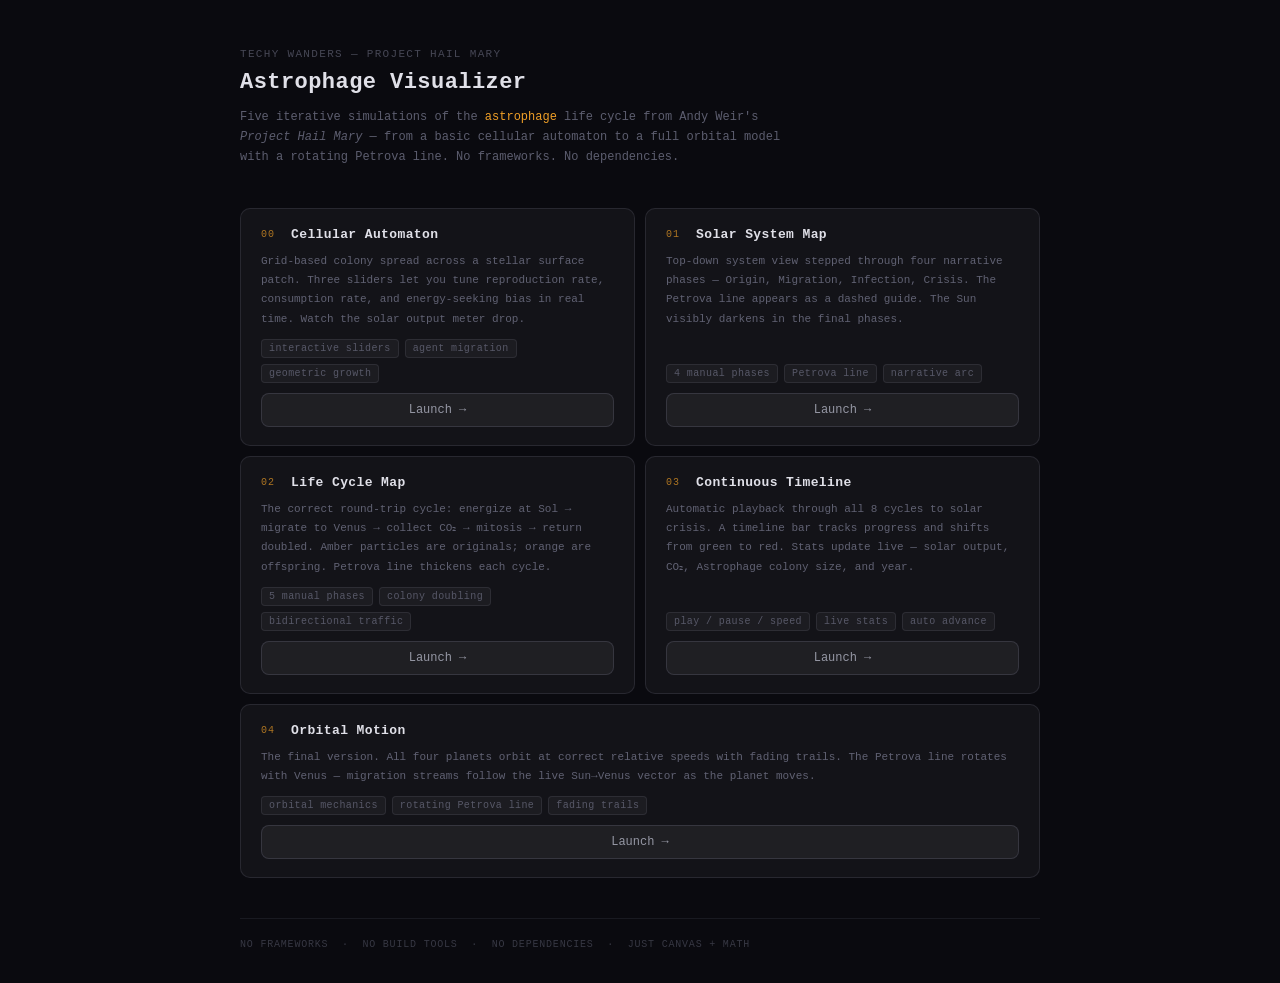
==== index.html @ 50bcc03c "add landing page and minor other changes" ====
<!DOCTYPE html>
<html lang="en">
<head>
  <meta charset="UTF-8">
  <meta name="viewport" content="width=device-width, initial-scale=1.0">
  <title>Astrophage Visualizer — Project Hail Mary</title>
  <link rel="stylesheet" href="astrophage.css">
  <style>
    body { align-items: flex-start; padding-top: 3rem; }

    .hero {
      margin-bottom: 2.5rem;
    }
    .hero h1 {
      font-size: 11px;
      color: rgba(160,162,190,.4);
      letter-spacing: .12em;
      margin-bottom: .6rem;
      font-weight: 400;
    }
    .hero-title {
      font-family: monospace;
      font-size: 22px;
      font-weight: 600;
      color: #e0e0e8;
      margin-bottom: .75rem;
      letter-spacing: .02em;
    }
    .hero-sub {
      font-size: 12px;
      color: rgba(160,162,190,.55);
      line-height: 1.7;
      max-width: 560px;
    }
    .hero-sub span {
      color: #EF9F27;
    }

    .grid {
      display: grid;
      grid-template-columns: repeat(2, 1fr);
      gap: 10px;
    }
    .grid .card:last-child:nth-child(odd) {
      grid-column: 1 / -1;
    }

    .card {
      background: rgba(255,255,255,.04);
      border: 0.5px solid rgba(160,162,190,.14);
      border-radius: 10px;
      padding: 18px 20px;
      display: flex;
      flex-direction: column;
      gap: 10px;
      transition: border-color .2s, background .2s;
    }
    .card:hover {
      background: rgba(255,255,255,.065);
      border-color: rgba(160,162,190,.28);
    }

    .card-header {
      display: flex;
      align-items: center;
      gap: 10px;
    }
    .card-num {
      font-size: 10px;
      color: #EF9F27;
      letter-spacing: .1em;
      opacity: .7;
      min-width: 20px;
    }
    .card-title {
      font-size: 13px;
      font-weight: 600;
      color: #e0e0e8;
      letter-spacing: .03em;
    }

    .card-desc {
      font-size: 11px;
      color: rgba(160,162,190,.55);
      line-height: 1.75;
      flex: 1;
    }

    .card-tags {
      display: flex;
      flex-wrap: wrap;
      gap: 6px;
    }
    .tag {
      font-size: 10px;
      color: rgba(160,162,190,.45);
      background: rgba(255,255,255,.04);
      border: 0.5px solid rgba(160,162,190,.12);
      border-radius: 4px;
      padding: 3px 7px;
      letter-spacing: .04em;
    }

    .card a.launch {
      display: block;
      text-align: center;
      font-family: monospace;
      font-size: 12px;
      color: rgba(200,202,220,.7);
      background: rgba(255,255,255,.05);
      border: 0.5px solid rgba(160,162,190,.18);
      border-radius: 8px;
      padding: 9px 16px;
      text-decoration: none;
      transition: background .15s, color .15s;
    }
    .card a.launch:hover {
      background: rgba(239,159,39,.12);
      border-color: rgba(239,159,39,.35);
      color: #EF9F27;
    }

    .footer {
      margin-top: 2.5rem;
      font-size: 10px;
      color: rgba(160,162,190,.3);
      letter-spacing: .08em;
      border-top: 0.5px solid rgba(160,162,190,.1);
      padding-top: 1.25rem;
    }

    @media (max-width: 560px) {
      .grid { grid-template-columns: 1fr; }
      .grid .card:last-child:nth-child(odd) { grid-column: auto; }
    }
  </style>
</head>
<body>
  <div class="container">
    <div class="hero">
      <h1>TECHY WANDERS — PROJECT HAIL MARY</h1>
      <div class="hero-title">Astrophage Visualizer</div>
      <p class="hero-sub">
        Five iterative simulations of the <span>astrophage</span> life cycle from Andy Weir's
        <em>Project Hail Mary</em> — from a basic cellular automaton to a full orbital model
        with a rotating Petrova line. No frameworks. No dependencies.
      </p>
    </div>

    <div class="grid">

      <div class="card">
        <div class="card-header">
          <span class="card-num">00</span>
          <span class="card-title">Cellular Automaton</span>
        </div>
        <p class="card-desc">
          Grid-based colony spread across a stellar surface patch. Three sliders let you tune
          reproduction rate, consumption rate, and energy-seeking bias in real time.
          Watch the solar output meter drop.
        </p>
        <div class="card-tags">
          <span class="tag">interactive sliders</span>
          <span class="tag">agent migration</span>
          <span class="tag">geometric growth</span>
        </div>
        <a class="launch" href="00_Astrophage.html">Launch →</a>
      </div>

      <div class="card">
        <div class="card-header">
          <span class="card-num">01</span>
          <span class="card-title">Solar System Map</span>
        </div>
        <p class="card-desc">
          Top-down system view stepped through four narrative phases — Origin, Migration,
          Infection, Crisis. The Petrova line appears as a dashed guide. The Sun visibly
          darkens in the final phases.
        </p>
        <div class="card-tags">
          <span class="tag">4 manual phases</span>
          <span class="tag">Petrova line</span>
          <span class="tag">narrative arc</span>
        </div>
        <a class="launch" href="01_Astrophage.html">Launch →</a>
      </div>

      <div class="card">
        <div class="card-header">
          <span class="card-num">02</span>
          <span class="card-title">Life Cycle Map</span>
        </div>
        <p class="card-desc">
          The correct round-trip cycle: energize at Sol → migrate to Venus → collect CO₂ →
          mitosis → return doubled. Amber particles are originals; orange are offspring.
          Petrova line thickens each cycle.
        </p>
        <div class="card-tags">
          <span class="tag">5 manual phases</span>
          <span class="tag">colony doubling</span>
          <span class="tag">bidirectional traffic</span>
        </div>
        <a class="launch" href="02_Astrophage.html">Launch →</a>
      </div>

      <div class="card">
        <div class="card-header">
          <span class="card-num">03</span>
          <span class="card-title">Continuous Timeline</span>
        </div>
        <p class="card-desc">
          Automatic playback through all 8 cycles to solar crisis. A timeline bar tracks
          progress and shifts from green to red. Stats update live — solar output, CO₂,
          Astrophage colony size, and year.
        </p>
        <div class="card-tags">
          <span class="tag">play / pause / speed</span>
          <span class="tag">live stats</span>
          <span class="tag">auto advance</span>
        </div>
        <a class="launch" href="03_Astrophage.html">Launch →</a>
      </div>

      <div class="card">
        <div class="card-header">
          <span class="card-num">04</span>
          <span class="card-title">Orbital Motion</span>
        </div>
        <p class="card-desc">
          The final version. All four planets orbit at correct relative speeds with fading
          trails. The Petrova line rotates with Venus — migration streams follow the live
          Sun→Venus vector as the planet moves.
        </p>
        <div class="card-tags">
          <span class="tag">orbital mechanics</span>
          <span class="tag">rotating Petrova line</span>
          <span class="tag">fading trails</span>
        </div>
        <a class="launch" href="04_Astrophage.html">Launch →</a>
      </div>

    </div>

    <div class="footer">
      NO FRAMEWORKS &nbsp;·&nbsp; NO BUILD TOOLS &nbsp;·&nbsp; NO DEPENDENCIES &nbsp;·&nbsp;
      JUST CANVAS + MATH
    </div>
  </div>
</body>
</html>
---- astrophage.css ----
/* asphorage.css — shared styles for all Project Hail Mary pages */

* { box-sizing: border-box; margin: 0; padding: 0; }

body {
  background: #0a0a0f;
  color: #e0e0e8;
  font-family: monospace;
  display: flex;
  justify-content: center;
  padding: 2rem 1rem;
  min-height: 100vh;
}

.container { width: 100%; max-width: 800px; }

h1 {
  font-size: 11px;
  color: rgba(160,162,190,.4);
  font-weight: 400;
  letter-spacing: .1em;
  margin-bottom: 1.25rem;
}

canvas {
  display: block;
  width: 100%;
  height: 380px;
  border-radius: 10px;
  border: 0.5px solid rgba(160,162,190,.18);
}

.stats {
  display: grid;
  grid-template-columns: repeat(4, 1fr);
  gap: 8px;
  margin-top: 10px;
}

.stat-card {
  background: rgba(255,255,255,.05);
  border-radius: 8px;
  padding: 10px 12px;
  border: 0.5px solid rgba(160,162,190,.1);
}

.stat-label {
  font-size: 10px;
  color: rgba(160,162,190,.45);
  margin-bottom: 4px;
  letter-spacing: .06em;
}

.stat-val {
  font-size: 20px;
  font-weight: 500;
  color: #e0e0e8;
  transition: color .3s;
}

.controls, .btn-row {
  display: flex;
  gap: 8px;
  margin-top: 10px;
}

.btn {
  background: rgba(255,255,255,.05);
  color: rgba(200,202,220,.7);
  font-family: monospace;
  font-size: 12px;
  border: 0.5px solid rgba(160,162,190,.18);
  border-radius: 8px;
  padding: 9px 16px;
  cursor: pointer;
  transition: background .15s, color .15s;
}
.btn:hover { background: rgba(255,255,255,.09); color: #e0e0e8; }
.btn-play  { flex: 2; }
.btn-reset { flex: 1; }
.btn-speed { flex: 1; }

.log {
  margin-top: 10px;
  padding: 12px 14px;
  background: rgba(255,255,255,.04);
  border-left: 2px solid #EF9F27;
  font-size: 12px;
  color: rgba(190,192,215,.65);
  line-height: 1.8;
  min-height: 44px;
}

/* phase bar — 01, 02 */
.phase-bar {
  display: flex;
  border: 0.5px solid rgba(160,162,190,.2);
  border-radius: 8px;
  overflow: hidden;
  margin-bottom: 14px;
}
.pb {
  flex: 1;
  background: transparent;
  color: rgba(180,182,210,.55);
  font-family: monospace;
  font-size: 11px;
  border: none;
  padding: 10px 4px;
  cursor: pointer;
  border-right: 0.5px solid rgba(160,162,190,.2);
  transition: background .15s, color .15s;
}
.pb:last-child { border-right: none; }
.pb.active { background: rgba(255,255,255,.07); color: #e0e0e8; font-weight: 600; }
.pb:hover:not(.active) { background: rgba(255,255,255,.04); color: rgba(200,202,225,.8); }

/* ctrl-row — 00 */
.ctrl-row { display: flex; align-items: center; gap: 12px; }
.ctrl-label { font-size: 10px; color: rgba(160,162,190,.5); width: 140px; letter-spacing: .06em; }
.ctrl-val { font-size: 13px; font-weight: 500; color: #e0e0e8; min-width: 20px; }
input[type="range"] { flex: 1; accent-color: #EF9F27; }

/* cb buttons — 03 */
.cb {
  background: rgba(255,255,255,.04);
  border: 0.5px solid rgba(160,162,190,.2);
  border-radius: 6px;
  color: rgba(180,182,210,.7);
  font-family: monospace;
  font-size: 12px;
  padding: 9px 4px;
  cursor: pointer;
  transition: background .15s, color .15s;
}
.cb:hover { background: rgba(255,255,255,.09); color: #e0e0e8; }

/* ── page-specific overrides ── */

body.page-00, body.page-01, body.page-02, body.page-03 { background: #0f0f14; }

.page-00 .container,
.page-01 .container,
.page-02 .container,
.page-03 .container { max-width: 780px; }

.page-00 h1, .page-01 h1, .page-02 h1 {
  font-size: 13px;
  color: rgba(160,162,190,.5);
  margin-bottom: 1.5rem;
  letter-spacing: .08em;
}

.page-03 h1 {
  color: rgba(160,162,190,.5);
  margin-bottom: 1.5rem;
  letter-spacing: .08em;
}

.page-00 canvas, .page-01 canvas, .page-02 canvas, .page-03 canvas {
  height: 360px;
  border-radius: 8px;
}

.page-00 .stats { grid-template-columns: repeat(3, 1fr); }

.page-00 .stat-card,
.page-01 .stat-card,
.page-02 .stat-card,
.page-03 .stat-card { border-color: rgba(160,162,190,.12); }

.page-00 .stat-label,
.page-01 .stat-label,
.page-02 .stat-label,
.page-03 .stat-label { color: rgba(160,162,190,.5); }

.page-00 .log,
.page-01 .log,
.page-02 .log,
.page-03 .log {
  color: rgba(190,192,215,.7);
  min-height: unset;
}

.page-00 .log { display: grid; gap: 10px; }

.page-03 .log { min-height: 42px; }

/* 00 .btn override — btn-row style, not 04-style controls */
.page-00 .btn {
  flex: 1;
  background: rgba(255,255,255,.04);
  border: 0.5px solid rgba(160,162,190,.2);
  border-radius: 6px;
  color: rgba(180,182,210,.7);
  padding: 9px 4px;
}
.page-00 .btn:hover { background: rgba(255,255,255,.09); color: #e0e0e8; }

@media (max-width: 560px) {
  .stats { grid-template-columns: repeat(2, 1fr); }
  canvas { height: 280px; }
}
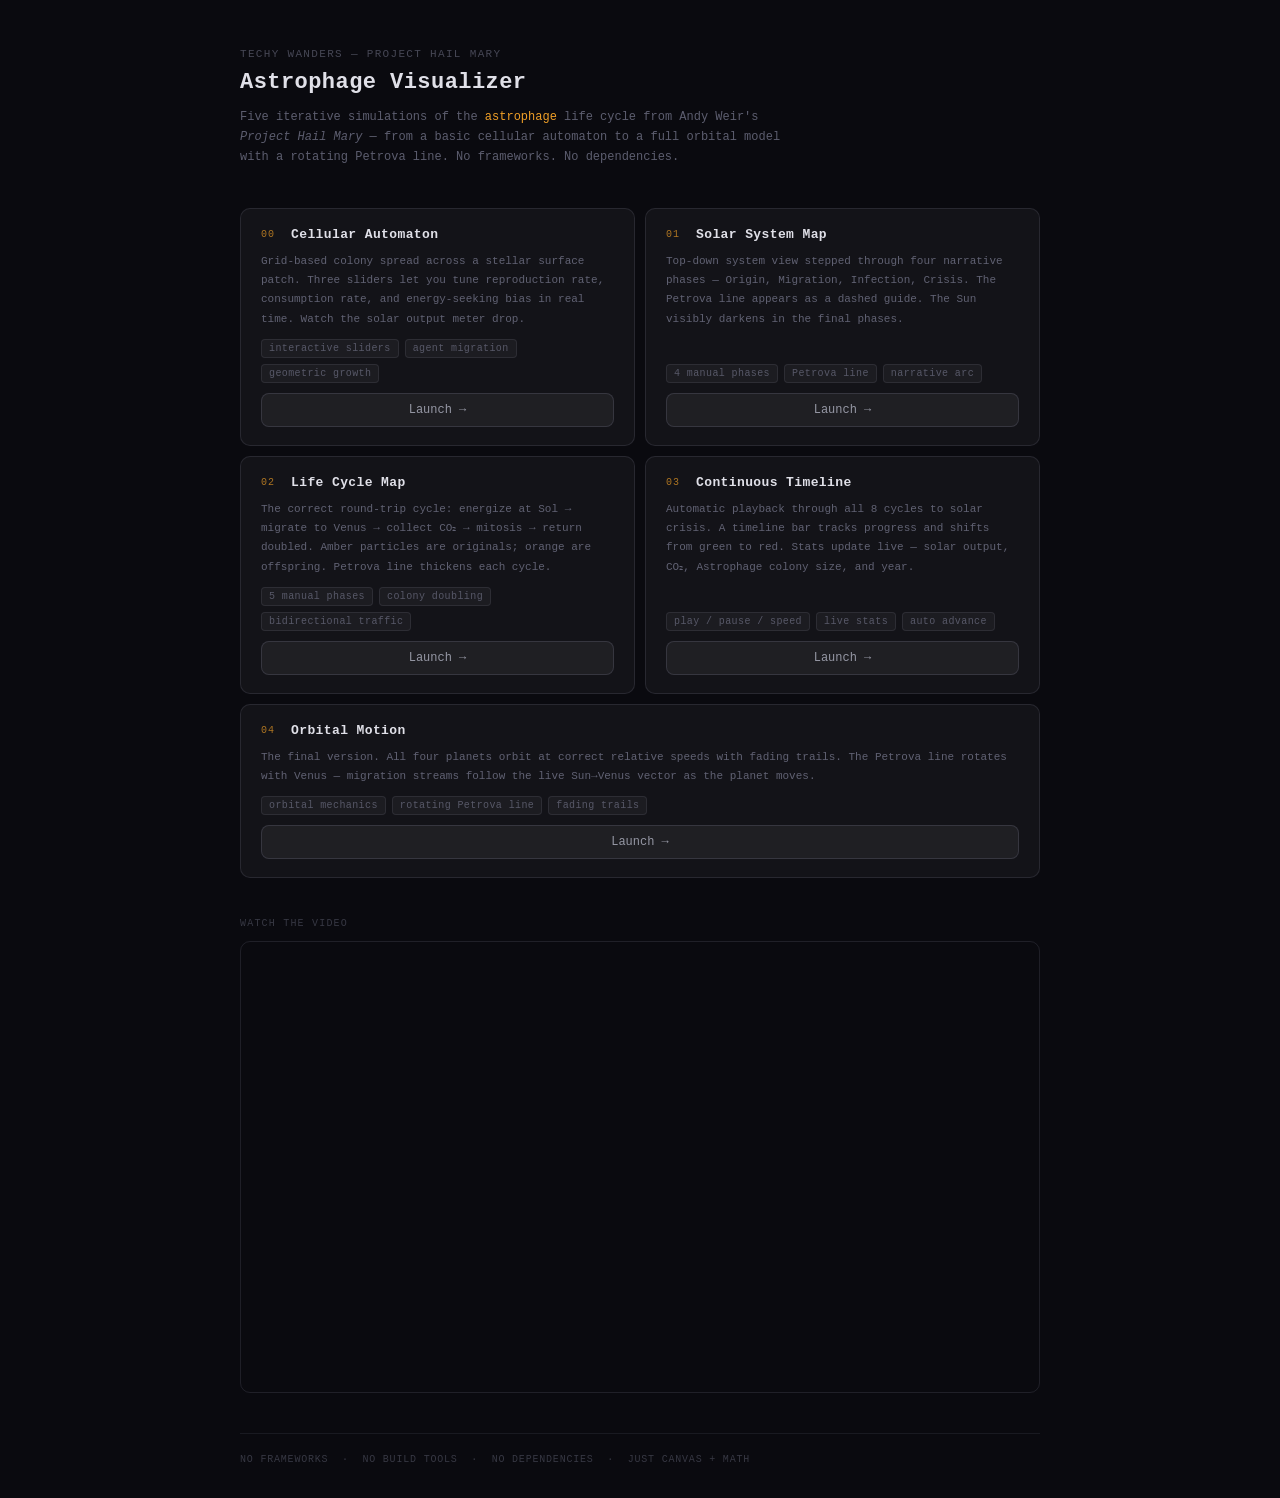
==== commit 14a917fa: "add video link to the index file" ====
--- a/index.html
+++ b/index.html
@@ -129,6 +129,30 @@
       padding-top: 1.25rem;
     }
 
+    .video-section {
+      margin-top: 2.5rem;
+    }
+    .video-label {
+      font-size: 10px;
+      color: rgba(160,162,190,.3);
+      letter-spacing: .12em;
+      margin-bottom: .75rem;
+    }
+    .video-wrapper {
+      position: relative;
+      width: 100%;
+      padding-bottom: 56.25%; /* 16:9 */
+      border-radius: 10px;
+      overflow: hidden;
+      border: 0.5px solid rgba(160,162,190,.14);
+    }
+    .video-wrapper iframe {
+      position: absolute;
+      inset: 0;
+      width: 100%;
+      height: 100%;
+    }
+
     @media (max-width: 560px) {
       .grid { grid-template-columns: 1fr; }
       .grid .card:last-child:nth-child(odd) { grid-column: auto; }
@@ -241,6 +265,19 @@
 
     </div>
 
+    <div class="video-section">
+      <div class="video-label">WATCH THE VIDEO</div>
+      <div class="video-wrapper">
+        <iframe
+          src="https://www.youtube.com/embed/ibG_bie1OiU?start=87"
+          title="Astrophage Visualizer — TechyWanders"
+          frameborder="0"
+          allow="accelerometer; autoplay; clipboard-write; encrypted-media; gyroscope; picture-in-picture"
+          allowfullscreen>
+        </iframe>
+      </div>
+    </div>
+
     <div class="footer">
       NO FRAMEWORKS &nbsp;·&nbsp; NO BUILD TOOLS &nbsp;·&nbsp; NO DEPENDENCIES &nbsp;·&nbsp;
       JUST CANVAS + MATH
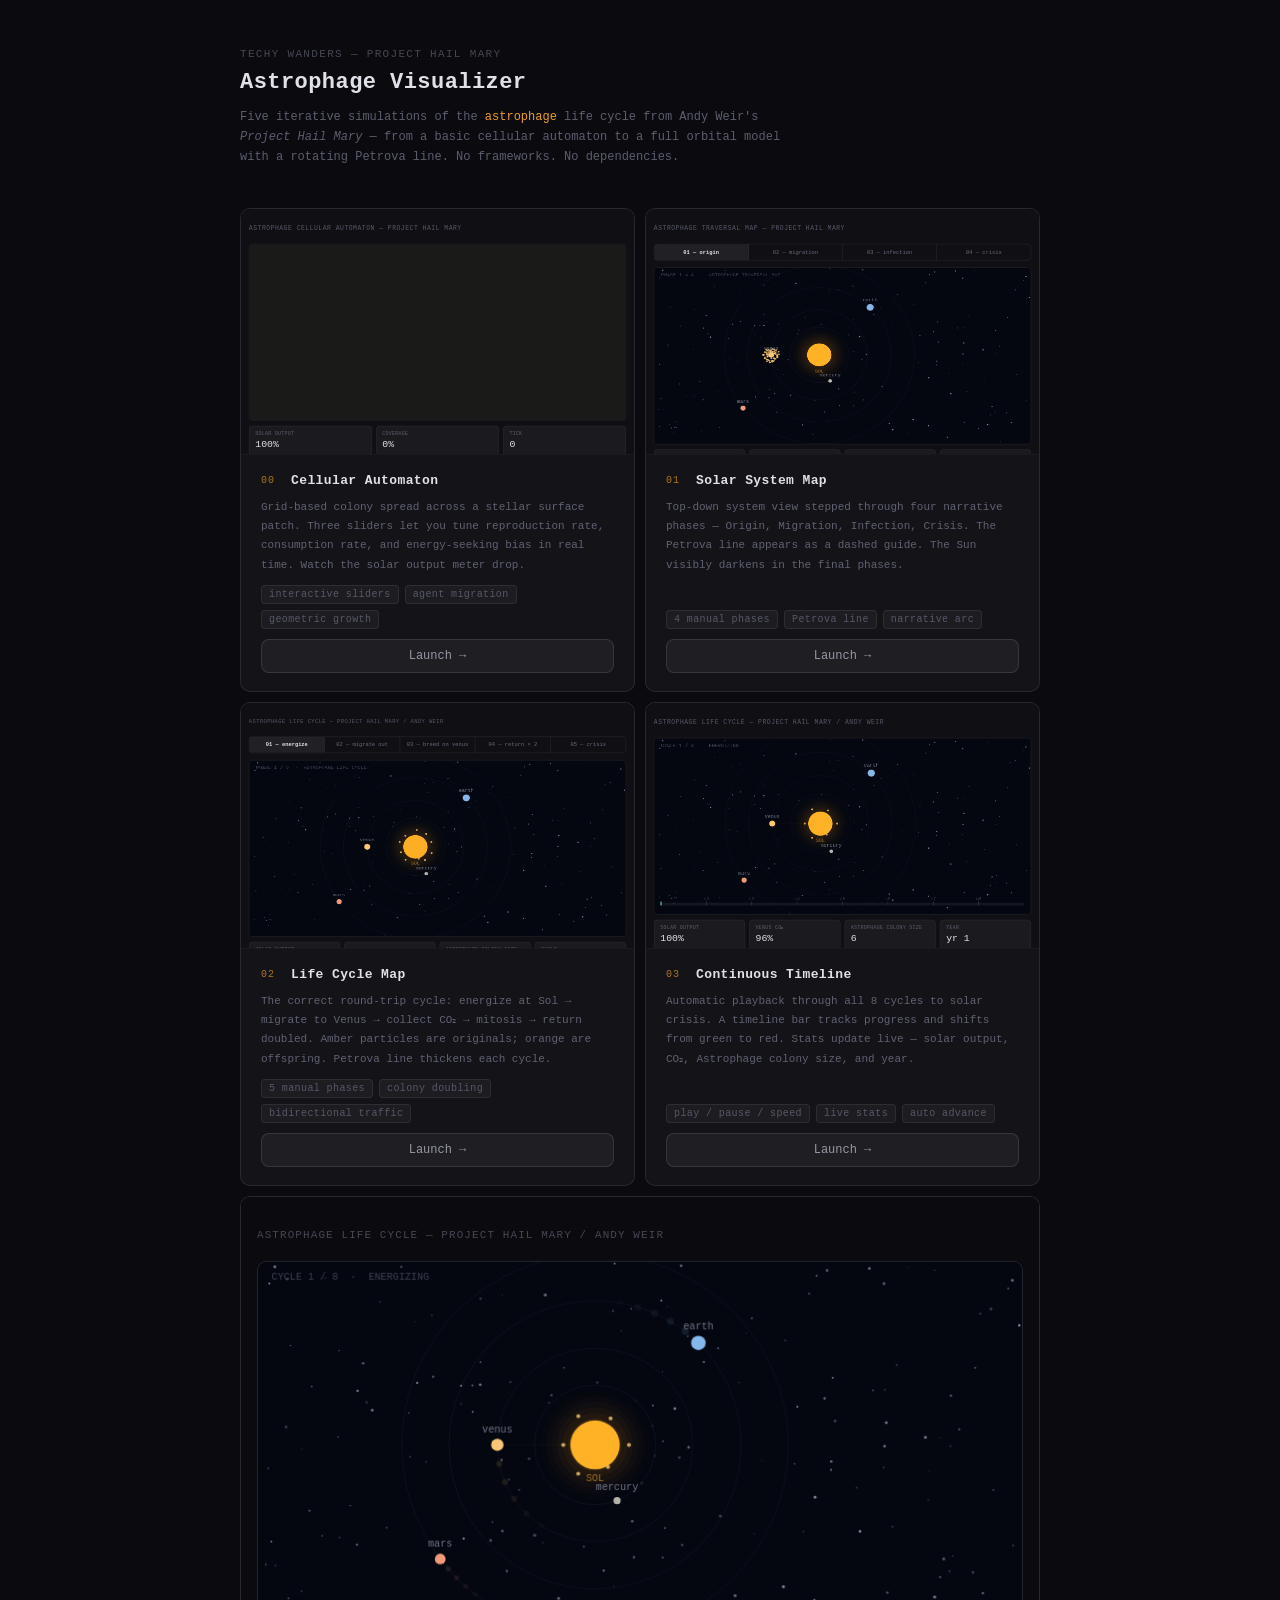
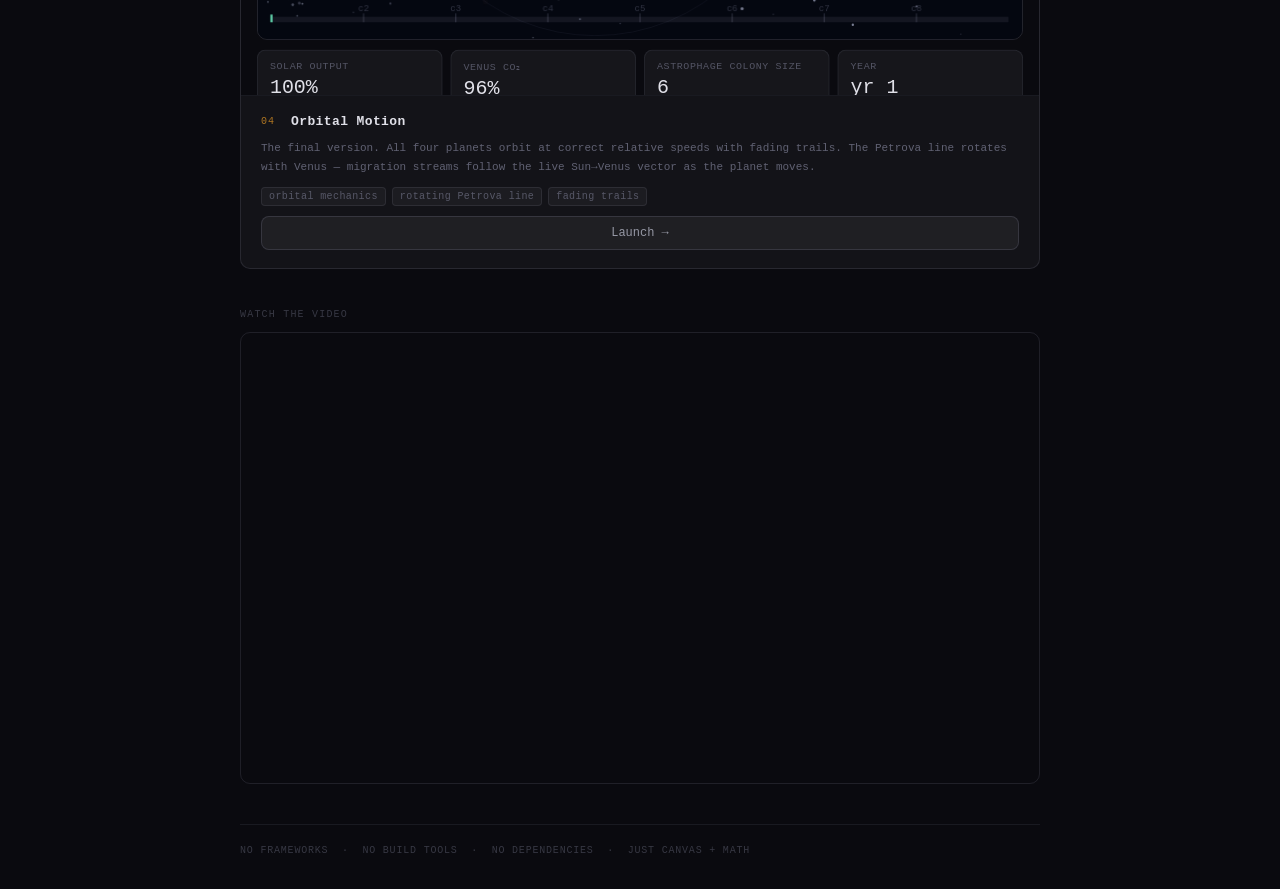
==== commit 2fd75455: "add preview to index" ====
--- a/index.html
+++ b/index.html
@@ -49,15 +49,42 @@
       background: rgba(255,255,255,.04);
       border: 0.5px solid rgba(160,162,190,.14);
       border-radius: 10px;
+      overflow: hidden;
+      display: flex;
+      flex-direction: column;
+      transition: border-color .2s, background .2s;
+    }
+    .card:hover {
+      background: rgba(255,255,255,.065);
+      border-color: rgba(160,162,190,.28);
+    }
+
+    /* live iframe thumbnail */
+    .preview-frame {
+      width: 100%;
+      overflow: hidden;
+      position: relative;
+      background: #0a0a0f;
+      border-bottom: 0.5px solid rgba(160,162,190,.1);
+      flex-shrink: 0;
+      /* height computed by JS */
+    }
+    .preview-frame iframe {
+      width: 800px;
+      height: 500px;
+      border: none;
+      pointer-events: none;
+      display: block;
+      transform-origin: top left;
+      /* transform computed by JS */
+    }
+
+    .card-body {
       padding: 18px 20px;
       display: flex;
       flex-direction: column;
       gap: 10px;
-      transition: border-color .2s, background .2s;
-    }
-    .card:hover {
-      background: rgba(255,255,255,.065);
-      border-color: rgba(160,162,190,.28);
+      flex: 1;
     }
 
     .card-header {
@@ -174,93 +201,118 @@
     <div class="grid">
 
       <div class="card">
-        <div class="card-header">
-          <span class="card-num">00</span>
-          <span class="card-title">Cellular Automaton</span>
-        </div>
-        <p class="card-desc">
-          Grid-based colony spread across a stellar surface patch. Three sliders let you tune
-          reproduction rate, consumption rate, and energy-seeking bias in real time.
-          Watch the solar output meter drop.
-        </p>
-        <div class="card-tags">
-          <span class="tag">interactive sliders</span>
-          <span class="tag">agent migration</span>
-          <span class="tag">geometric growth</span>
-        </div>
-        <a class="launch" href="00_Astrophage.html">Launch →</a>
-      </div>
-
-      <div class="card">
-        <div class="card-header">
-          <span class="card-num">01</span>
-          <span class="card-title">Solar System Map</span>
-        </div>
-        <p class="card-desc">
-          Top-down system view stepped through four narrative phases — Origin, Migration,
-          Infection, Crisis. The Petrova line appears as a dashed guide. The Sun visibly
-          darkens in the final phases.
-        </p>
-        <div class="card-tags">
-          <span class="tag">4 manual phases</span>
-          <span class="tag">Petrova line</span>
-          <span class="tag">narrative arc</span>
-        </div>
-        <a class="launch" href="01_Astrophage.html">Launch →</a>
-      </div>
-
-      <div class="card">
-        <div class="card-header">
-          <span class="card-num">02</span>
-          <span class="card-title">Life Cycle Map</span>
-        </div>
-        <p class="card-desc">
-          The correct round-trip cycle: energize at Sol → migrate to Venus → collect CO₂ →
-          mitosis → return doubled. Amber particles are originals; orange are offspring.
-          Petrova line thickens each cycle.
-        </p>
-        <div class="card-tags">
-          <span class="tag">5 manual phases</span>
-          <span class="tag">colony doubling</span>
-          <span class="tag">bidirectional traffic</span>
-        </div>
-        <a class="launch" href="02_Astrophage.html">Launch →</a>
-      </div>
-
-      <div class="card">
-        <div class="card-header">
-          <span class="card-num">03</span>
-          <span class="card-title">Continuous Timeline</span>
-        </div>
-        <p class="card-desc">
-          Automatic playback through all 8 cycles to solar crisis. A timeline bar tracks
-          progress and shifts from green to red. Stats update live — solar output, CO₂,
-          Astrophage colony size, and year.
-        </p>
-        <div class="card-tags">
-          <span class="tag">play / pause / speed</span>
-          <span class="tag">live stats</span>
-          <span class="tag">auto advance</span>
-        </div>
-        <a class="launch" href="03_Astrophage.html">Launch →</a>
-      </div>
-
-      <div class="card">
-        <div class="card-header">
-          <span class="card-num">04</span>
-          <span class="card-title">Orbital Motion</span>
-        </div>
-        <p class="card-desc">
-          The final version. All four planets orbit at correct relative speeds with fading
-          trails. The Petrova line rotates with Venus — migration streams follow the live
-          Sun→Venus vector as the planet moves.
-        </p>
-        <div class="card-tags">
-          <span class="tag">orbital mechanics</span>
-          <span class="tag">rotating Petrova line</span>
-          <span class="tag">fading trails</span>
-        </div>
-        <a class="launch" href="04_Astrophage.html">Launch →</a>
+        <div class="preview-frame">
+          <iframe src="00_Astrophage.html" loading="lazy" scrolling="no" tabindex="-1" title="Preview"></iframe>
+        </div>
+        <div class="card-body">
+          <div class="card-header">
+            <span class="card-num">00</span>
+            <span class="card-title">Cellular Automaton</span>
+          </div>
+          <p class="card-desc">
+            Grid-based colony spread across a stellar surface patch. Three sliders let you tune
+            reproduction rate, consumption rate, and energy-seeking bias in real time.
+            Watch the solar output meter drop.
+          </p>
+          <div class="card-tags">
+            <span class="tag">interactive sliders</span>
+            <span class="tag">agent migration</span>
+            <span class="tag">geometric growth</span>
+          </div>
+          <a class="launch" href="00_Astrophage.html">Launch →</a>
+        </div>
+      </div>
+
+      <div class="card">
+        <div class="preview-frame">
+          <iframe src="01_Astrophage.html" loading="lazy" scrolling="no" tabindex="-1" title="Preview"></iframe>
+        </div>
+        <div class="card-body">
+          <div class="card-header">
+            <span class="card-num">01</span>
+            <span class="card-title">Solar System Map</span>
+          </div>
+          <p class="card-desc">
+            Top-down system view stepped through four narrative phases — Origin, Migration,
+            Infection, Crisis. The Petrova line appears as a dashed guide. The Sun visibly
+            darkens in the final phases.
+          </p>
+          <div class="card-tags">
+            <span class="tag">4 manual phases</span>
+            <span class="tag">Petrova line</span>
+            <span class="tag">narrative arc</span>
+          </div>
+          <a class="launch" href="01_Astrophage.html">Launch →</a>
+        </div>
+      </div>
+
+      <div class="card">
+        <div class="preview-frame">
+          <iframe src="02_Astrophage.html" loading="lazy" scrolling="no" tabindex="-1" title="Preview"></iframe>
+        </div>
+        <div class="card-body">
+          <div class="card-header">
+            <span class="card-num">02</span>
+            <span class="card-title">Life Cycle Map</span>
+          </div>
+          <p class="card-desc">
+            The correct round-trip cycle: energize at Sol → migrate to Venus → collect CO₂ →
+            mitosis → return doubled. Amber particles are originals; orange are offspring.
+            Petrova line thickens each cycle.
+          </p>
+          <div class="card-tags">
+            <span class="tag">5 manual phases</span>
+            <span class="tag">colony doubling</span>
+            <span class="tag">bidirectional traffic</span>
+          </div>
+          <a class="launch" href="02_Astrophage.html">Launch →</a>
+        </div>
+      </div>
+
+      <div class="card">
+        <div class="preview-frame">
+          <iframe src="03_Astrophage.html" loading="lazy" scrolling="no" tabindex="-1" title="Preview"></iframe>
+        </div>
+        <div class="card-body">
+          <div class="card-header">
+            <span class="card-num">03</span>
+            <span class="card-title">Continuous Timeline</span>
+          </div>
+          <p class="card-desc">
+            Automatic playback through all 8 cycles to solar crisis. A timeline bar tracks
+            progress and shifts from green to red. Stats update live — solar output, CO₂,
+            Astrophage colony size, and year.
+          </p>
+          <div class="card-tags">
+            <span class="tag">play / pause / speed</span>
+            <span class="tag">live stats</span>
+            <span class="tag">auto advance</span>
+          </div>
+          <a class="launch" href="03_Astrophage.html">Launch →</a>
+        </div>
+      </div>
+
+      <div class="card">
+        <div class="preview-frame">
+          <iframe src="04_Astrophage.html" loading="lazy" scrolling="no" tabindex="-1" title="Preview"></iframe>
+        </div>
+        <div class="card-body">
+          <div class="card-header">
+            <span class="card-num">04</span>
+            <span class="card-title">Orbital Motion</span>
+          </div>
+          <p class="card-desc">
+            The final version. All four planets orbit at correct relative speeds with fading
+            trails. The Petrova line rotates with Venus — migration streams follow the live
+            Sun→Venus vector as the planet moves.
+          </p>
+          <div class="card-tags">
+            <span class="tag">orbital mechanics</span>
+            <span class="tag">rotating Petrova line</span>
+            <span class="tag">fading trails</span>
+          </div>
+          <a class="launch" href="04_Astrophage.html">Launch →</a>
+        </div>
       </div>
 
     </div>
@@ -283,5 +335,20 @@
       JUST CANVAS + MATH
     </div>
   </div>
+
+  <script>
+    (function () {
+      function scaleFrames() {
+        document.querySelectorAll('.preview-frame').forEach(function (frame) {
+          var scale = frame.offsetWidth / 800;
+          var iframe = frame.querySelector('iframe');
+          iframe.style.transform = 'scale(' + scale + ')';
+          frame.style.height = Math.round(500 * scale) + 'px';
+        });
+      }
+      window.addEventListener('DOMContentLoaded', scaleFrames);
+      window.addEventListener('resize', scaleFrames);
+    })();
+  </script>
 </body>
 </html>
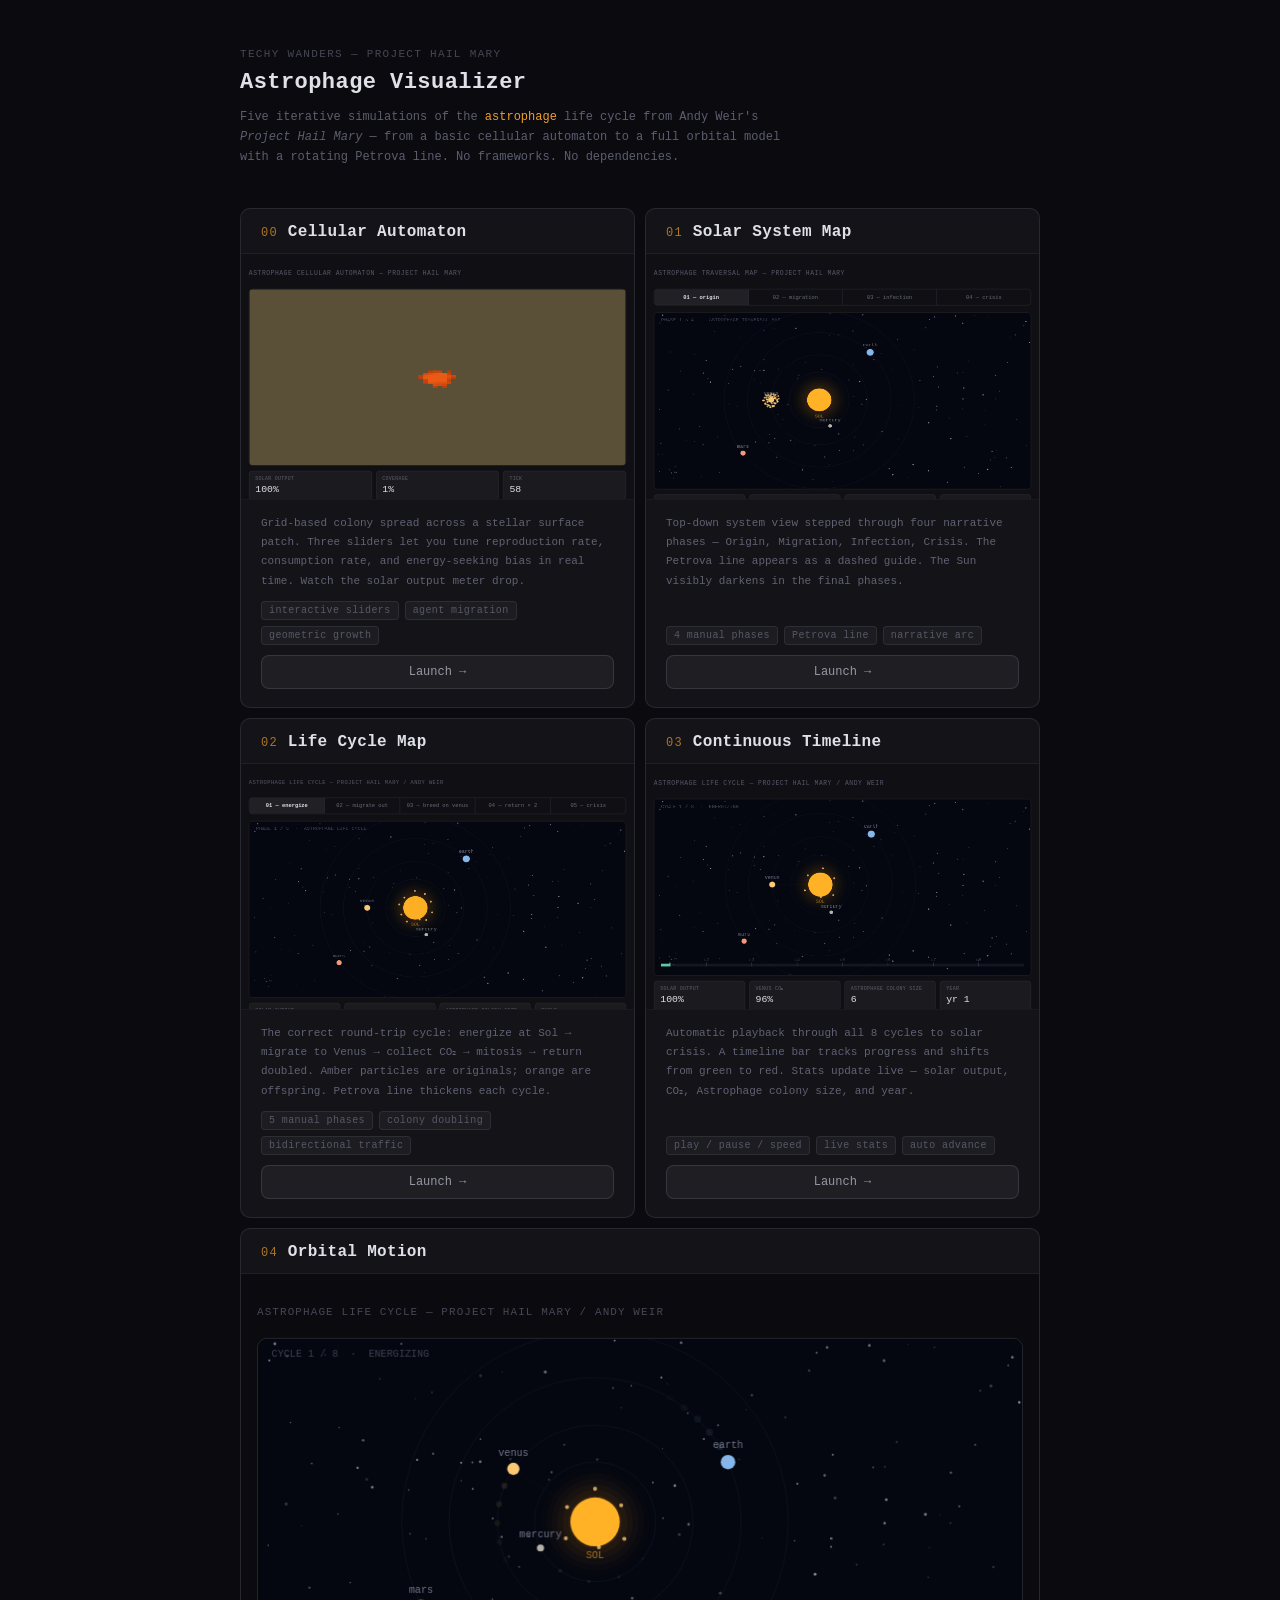
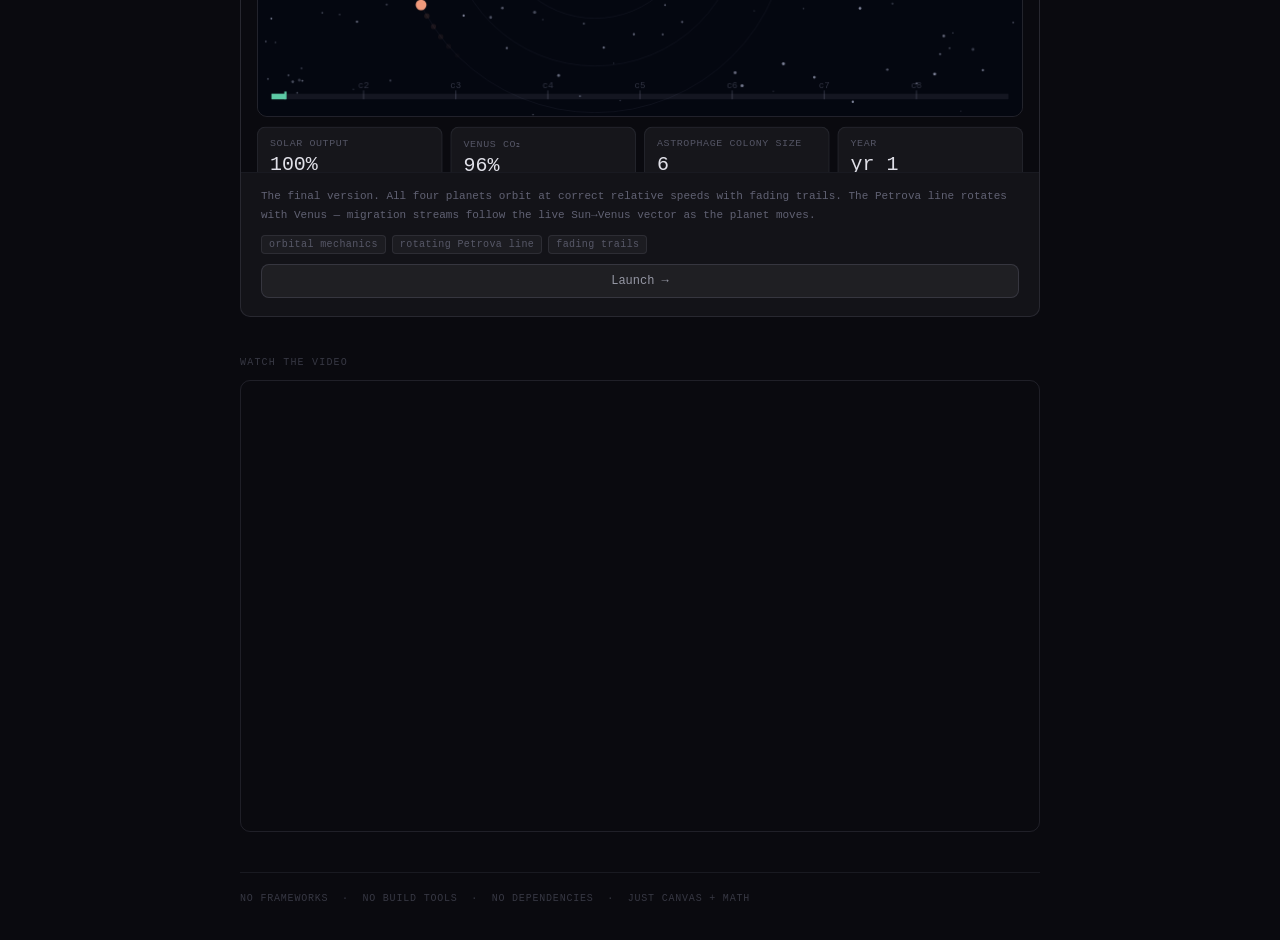
==== commit 0bfaab95: "add live preview with visualizations to index page" ====
--- a/index.html
+++ b/index.html
@@ -32,9 +32,7 @@
       line-height: 1.7;
       max-width: 560px;
     }
-    .hero-sub span {
-      color: #EF9F27;
-    }
+    .hero-sub span { color: #EF9F27; }
 
     .grid {
       display: grid;
@@ -59,6 +57,28 @@
       border-color: rgba(160,162,190,.28);
     }
 
+    /* title row sits above the iframe */
+    .card-header {
+      display: flex;
+      align-items: baseline;
+      gap: 10px;
+      padding: 14px 20px 12px;
+      border-bottom: 0.5px solid rgba(160,162,190,.08);
+    }
+    .card-num {
+      font-size: 12px;
+      color: #EF9F27;
+      letter-spacing: .1em;
+      opacity: .7;
+      flex-shrink: 0;
+    }
+    .card-title {
+      font-size: 16px;
+      font-weight: 600;
+      color: #e0e0e8;
+      letter-spacing: .02em;
+    }
+
     /* live iframe thumbnail */
     .preview-frame {
       width: 100%;
@@ -67,7 +87,6 @@
       background: #0a0a0f;
       border-bottom: 0.5px solid rgba(160,162,190,.1);
       flex-shrink: 0;
-      /* height computed by JS */
     }
     .preview-frame iframe {
       width: 800px;
@@ -76,34 +95,14 @@
       pointer-events: none;
       display: block;
       transform-origin: top left;
-      /* transform computed by JS */
     }
 
     .card-body {
-      padding: 18px 20px;
+      padding: 14px 20px 18px;
       display: flex;
       flex-direction: column;
       gap: 10px;
       flex: 1;
-    }
-
-    .card-header {
-      display: flex;
-      align-items: center;
-      gap: 10px;
-    }
-    .card-num {
-      font-size: 10px;
-      color: #EF9F27;
-      letter-spacing: .1em;
-      opacity: .7;
-      min-width: 20px;
-    }
-    .card-title {
-      font-size: 13px;
-      font-weight: 600;
-      color: #e0e0e8;
-      letter-spacing: .03em;
     }
 
     .card-desc {
@@ -156,9 +155,7 @@
       padding-top: 1.25rem;
     }
 
-    .video-section {
-      margin-top: 2.5rem;
-    }
+    .video-section { margin-top: 2.5rem; }
     .video-label {
       font-size: 10px;
       color: rgba(160,162,190,.3);
@@ -168,7 +165,7 @@
     .video-wrapper {
       position: relative;
       width: 100%;
-      padding-bottom: 56.25%; /* 16:9 */
+      padding-bottom: 56.25%;
       border-radius: 10px;
       overflow: hidden;
       border: 0.5px solid rgba(160,162,190,.14);
@@ -201,14 +198,14 @@
     <div class="grid">
 
       <div class="card">
+        <div class="card-header">
+          <span class="card-num">00</span>
+          <span class="card-title">Cellular Automaton</span>
+        </div>
         <div class="preview-frame">
           <iframe src="00_Astrophage.html" loading="lazy" scrolling="no" tabindex="-1" title="Preview"></iframe>
         </div>
         <div class="card-body">
-          <div class="card-header">
-            <span class="card-num">00</span>
-            <span class="card-title">Cellular Automaton</span>
-          </div>
           <p class="card-desc">
             Grid-based colony spread across a stellar surface patch. Three sliders let you tune
             reproduction rate, consumption rate, and energy-seeking bias in real time.
@@ -224,14 +221,14 @@
       </div>
 
       <div class="card">
+        <div class="card-header">
+          <span class="card-num">01</span>
+          <span class="card-title">Solar System Map</span>
+        </div>
         <div class="preview-frame">
           <iframe src="01_Astrophage.html" loading="lazy" scrolling="no" tabindex="-1" title="Preview"></iframe>
         </div>
         <div class="card-body">
-          <div class="card-header">
-            <span class="card-num">01</span>
-            <span class="card-title">Solar System Map</span>
-          </div>
           <p class="card-desc">
             Top-down system view stepped through four narrative phases — Origin, Migration,
             Infection, Crisis. The Petrova line appears as a dashed guide. The Sun visibly
@@ -247,14 +244,14 @@
       </div>
 
       <div class="card">
+        <div class="card-header">
+          <span class="card-num">02</span>
+          <span class="card-title">Life Cycle Map</span>
+        </div>
         <div class="preview-frame">
           <iframe src="02_Astrophage.html" loading="lazy" scrolling="no" tabindex="-1" title="Preview"></iframe>
         </div>
         <div class="card-body">
-          <div class="card-header">
-            <span class="card-num">02</span>
-            <span class="card-title">Life Cycle Map</span>
-          </div>
           <p class="card-desc">
             The correct round-trip cycle: energize at Sol → migrate to Venus → collect CO₂ →
             mitosis → return doubled. Amber particles are originals; orange are offspring.
@@ -270,14 +267,14 @@
       </div>
 
       <div class="card">
+        <div class="card-header">
+          <span class="card-num">03</span>
+          <span class="card-title">Continuous Timeline</span>
+        </div>
         <div class="preview-frame">
           <iframe src="03_Astrophage.html" loading="lazy" scrolling="no" tabindex="-1" title="Preview"></iframe>
         </div>
         <div class="card-body">
-          <div class="card-header">
-            <span class="card-num">03</span>
-            <span class="card-title">Continuous Timeline</span>
-          </div>
           <p class="card-desc">
             Automatic playback through all 8 cycles to solar crisis. A timeline bar tracks
             progress and shifts from green to red. Stats update live — solar output, CO₂,
@@ -293,14 +290,14 @@
       </div>
 
       <div class="card">
+        <div class="card-header">
+          <span class="card-num">04</span>
+          <span class="card-title">Orbital Motion</span>
+        </div>
         <div class="preview-frame">
           <iframe src="04_Astrophage.html" loading="lazy" scrolling="no" tabindex="-1" title="Preview"></iframe>
         </div>
         <div class="card-body">
-          <div class="card-header">
-            <span class="card-num">04</span>
-            <span class="card-title">Orbital Motion</span>
-          </div>
           <p class="card-desc">
             The final version. All four planets orbit at correct relative speeds with fading
             trails. The Petrova line rotates with Venus — migration streams follow the live
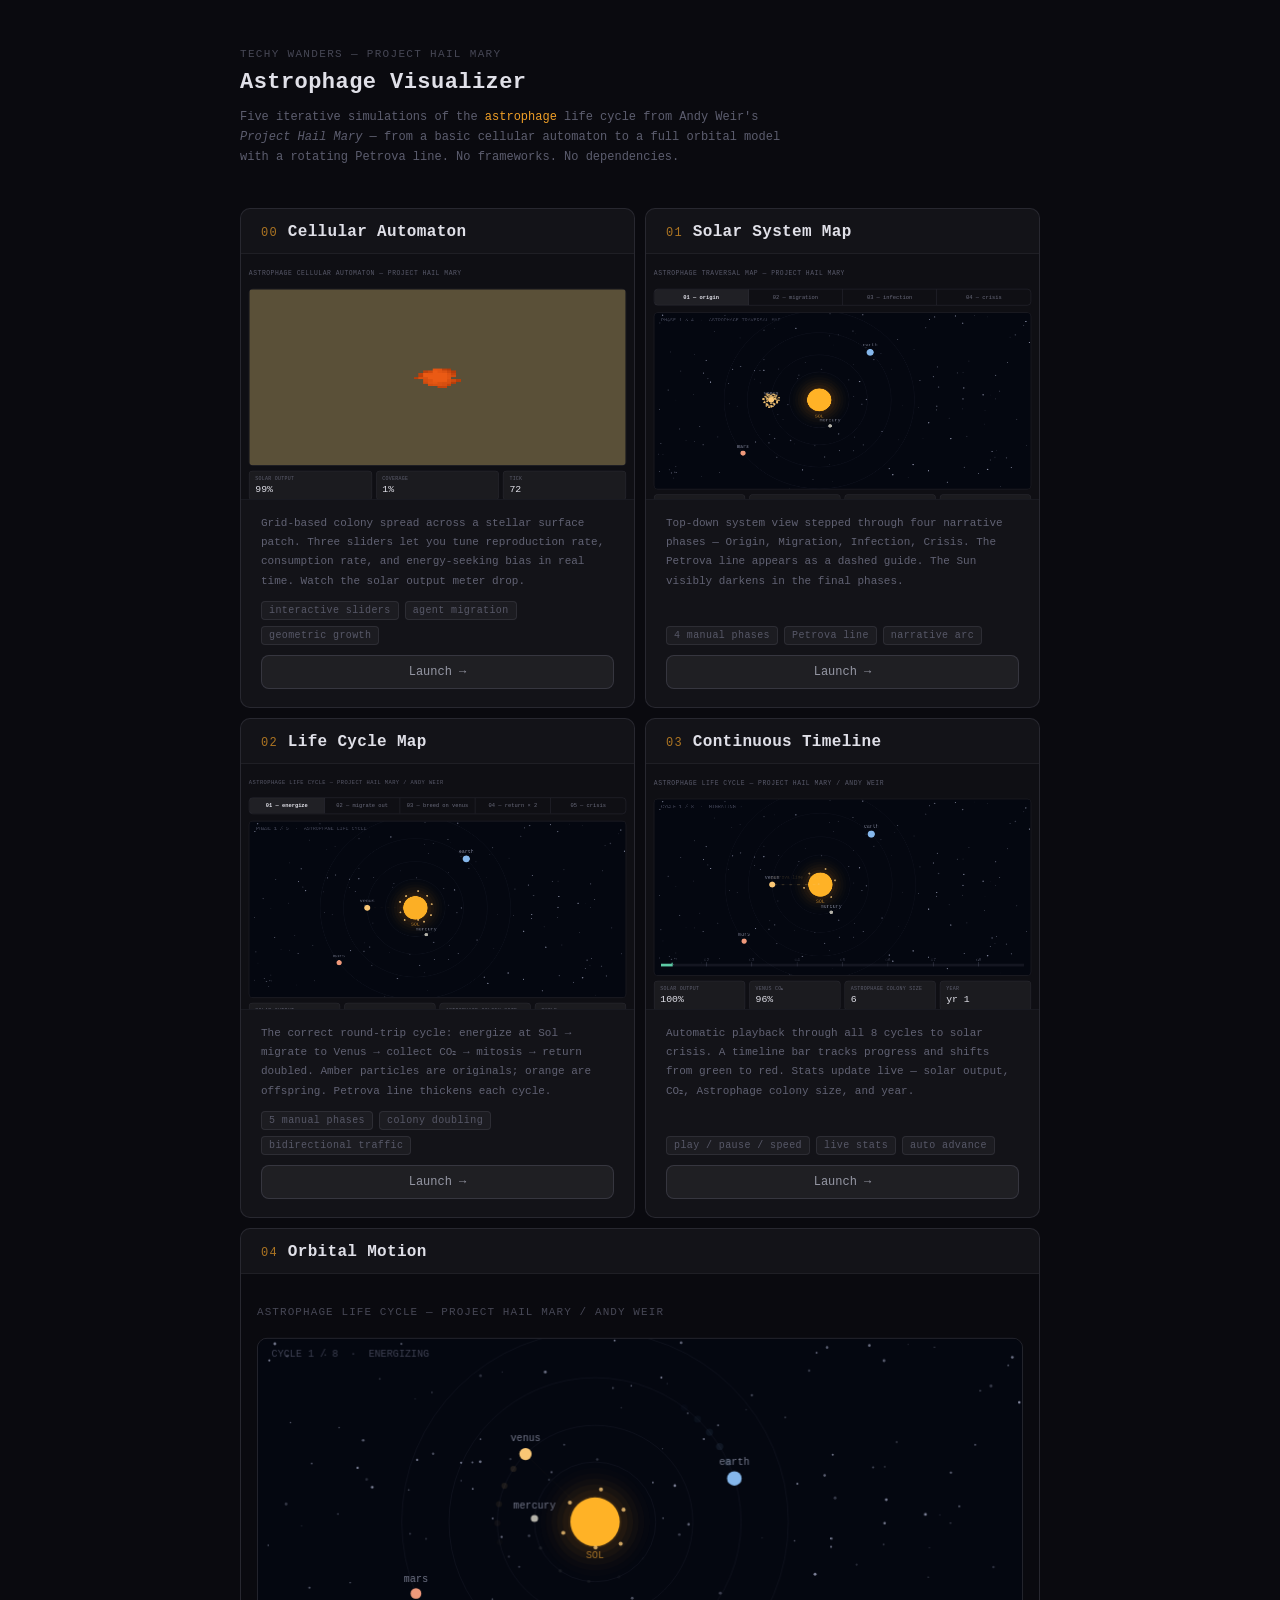
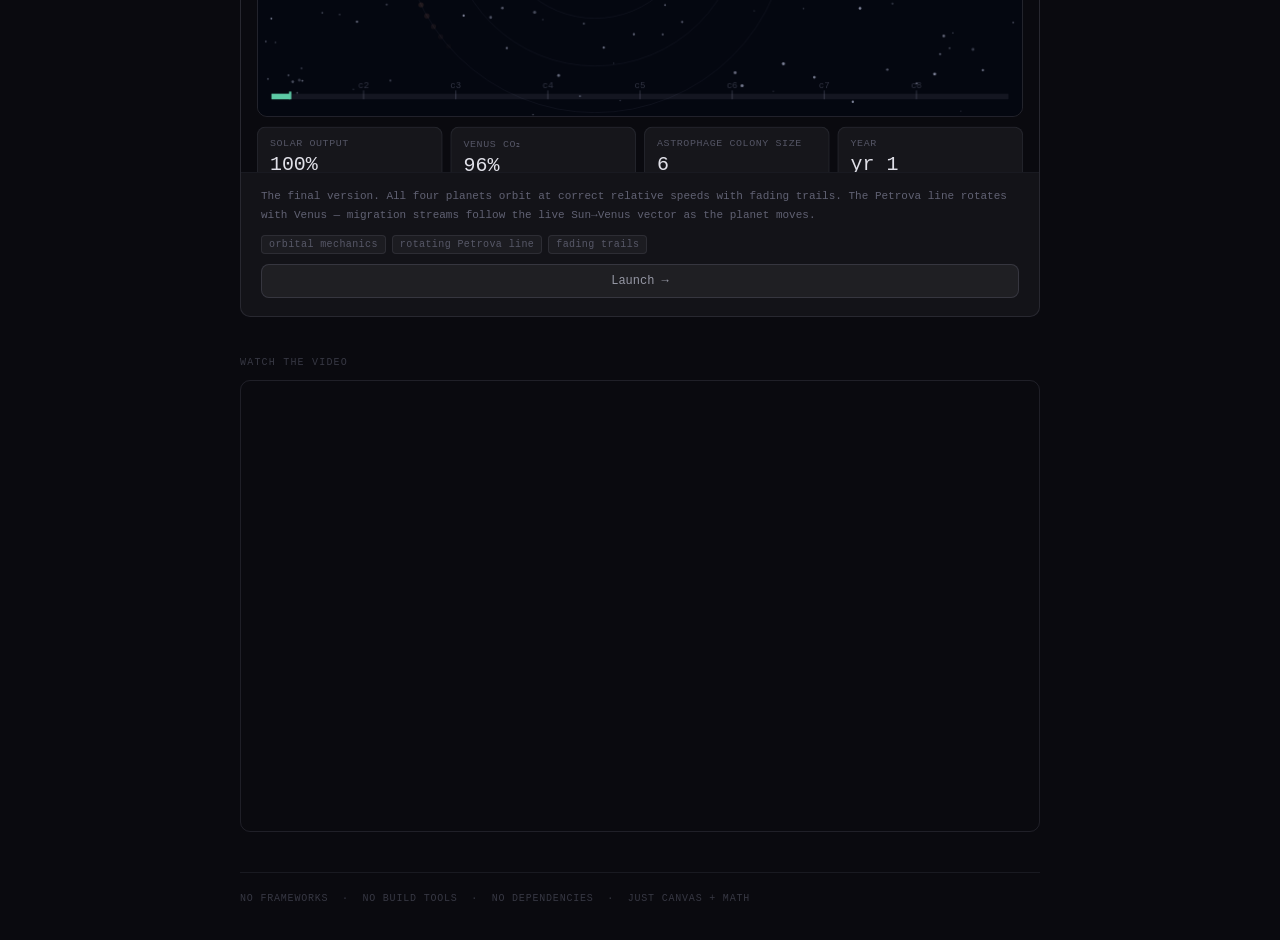
==== commit 64b59951: "update YouTube video URL" ====
--- a/index.html
+++ b/index.html
@@ -318,7 +318,7 @@
       <div class="video-label">WATCH THE VIDEO</div>
       <div class="video-wrapper">
         <iframe
-          src="https://www.youtube.com/embed/ibG_bie1OiU?start=87"
+          src="https://www.youtube.com/embed/VId7PlleStw"
           title="Astrophage Visualizer — TechyWanders"
           frameborder="0"
           allow="accelerometer; autoplay; clipboard-write; encrypted-media; gyroscope; picture-in-picture"
